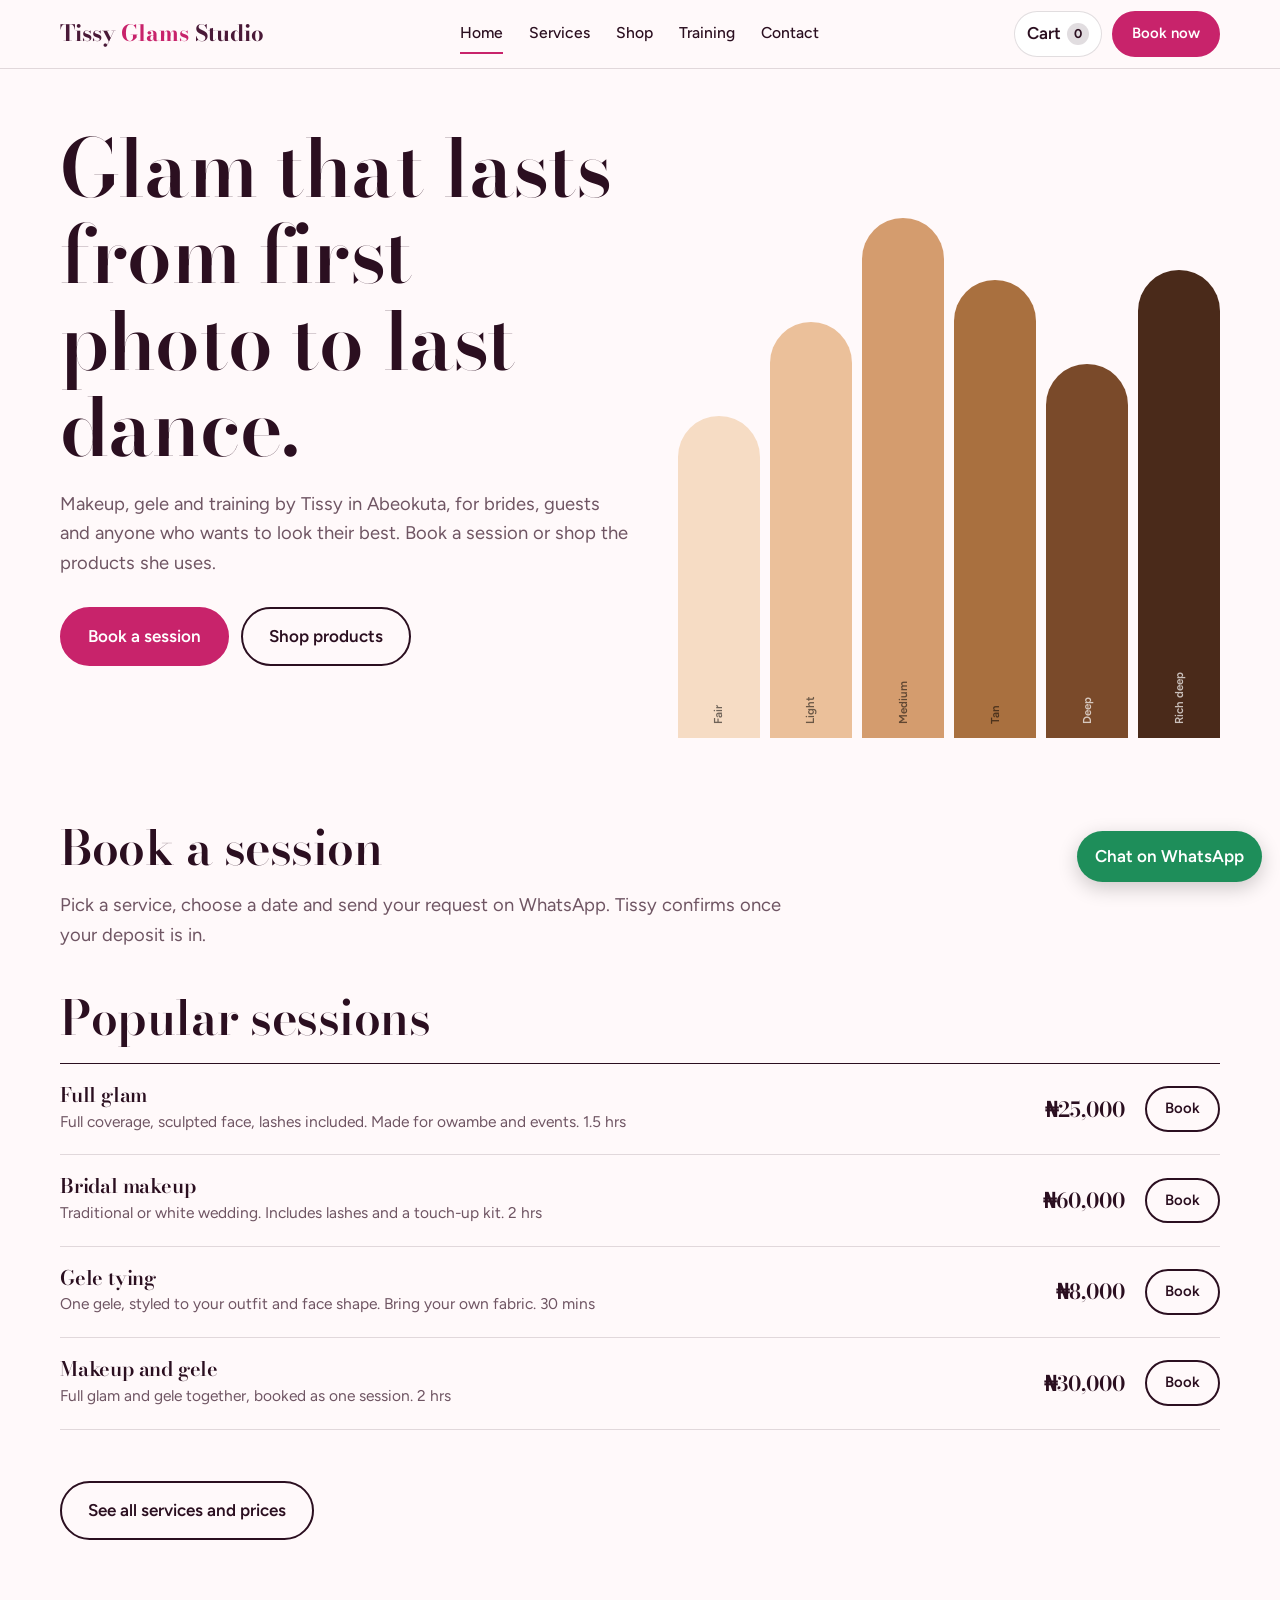
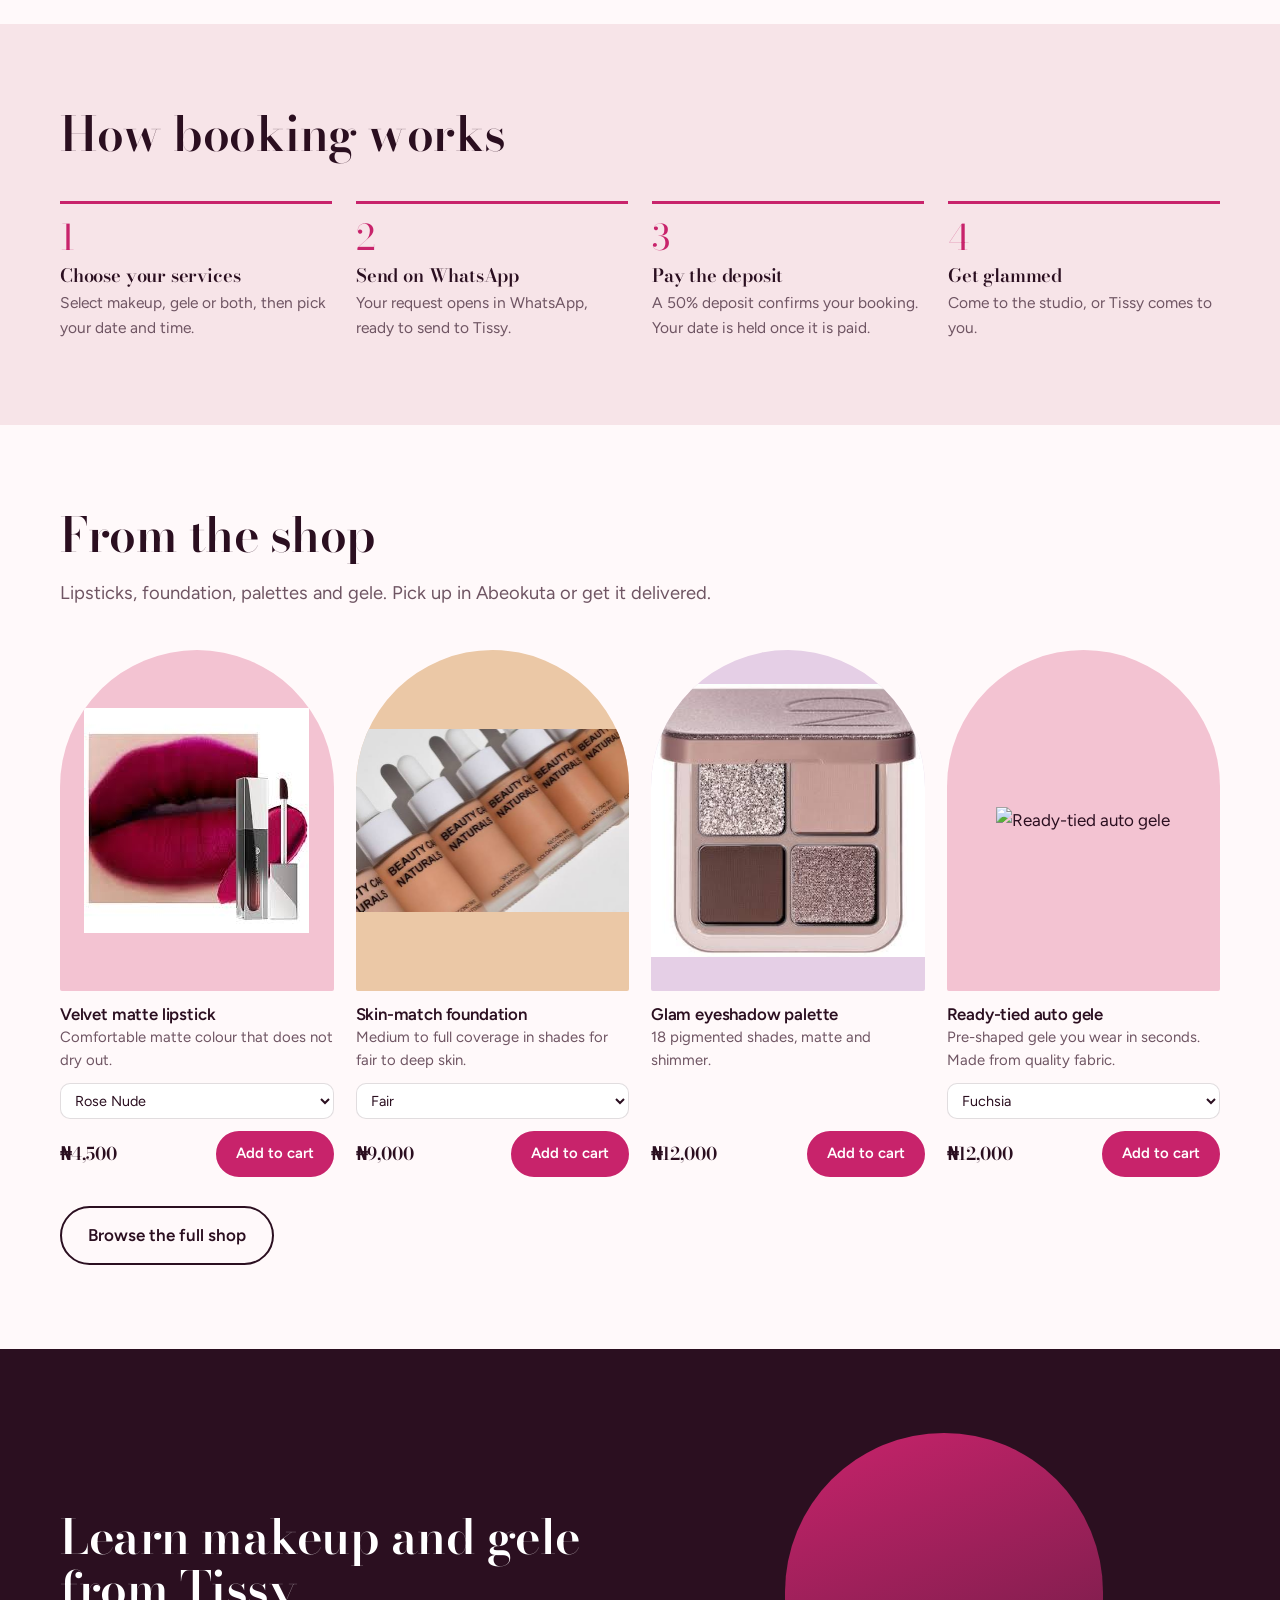
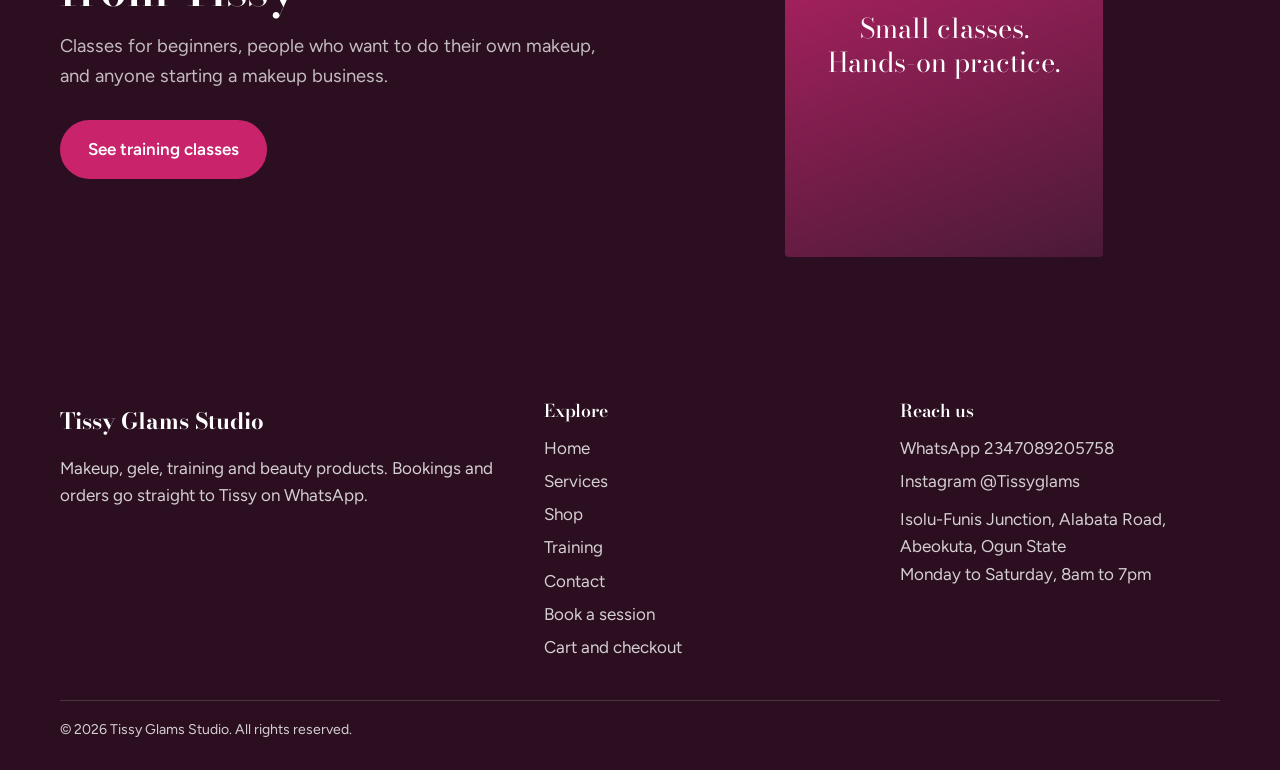
==== index.html @ c85ff31c "Initial commit: Tissy Glams Studio website" ====
<!doctype html>
<html lang="en">
<head>
<meta charset="utf-8">
<meta name="viewport" content="width=device-width,initial-scale=1">
<title>Tissy Glams Studio | Makeup, gele and beauty products</title>
<meta name="description" content="Book makeup and gele sessions, join a makeup class, or shop beauty products from Tissy Glams Studio in Abeokuta.">
<link rel="preconnect" href="https://fonts.googleapis.com"><link rel="preconnect" href="https://fonts.gstatic.com" crossorigin>
<link href="https://fonts.googleapis.com/css2?family=Bodoni+Moda:opsz,wght@6..96,500;6..96,600;6..96,700&family=Figtree:wght@400;500;600&display=swap" rel="stylesheet">
<link rel="stylesheet" href="css/style.css">
</head>
<body data-page="home">
<div id="site-header"></div>
<main>

<section class="hero"><div class="wrap hero-grid">
  <div class="hero-copy">
    <h1>Glam that lasts from first photo to last dance.</h1>
    <p class="lead">Makeup, gele and training by Tissy in Abeokuta, for brides, guests and anyone who wants to look their best. Book a session or shop the products she uses.</p>
    <div class="btn-row"><a class="btn" href="book.html">Book a session</a><a class="btn ghost" href="shop.html">Shop products</a></div>
  </div>
  <div class="shades" role="img" aria-label="A range of foundation shades from fair to deep"><div class="arch" style="background:#F6DCC4;height:62%"><small>Fair</small></div><div class="arch" style="background:#EBC09A;height:80%"><small>Light</small></div><div class="arch" style="background:#D49C6E;height:100%"><small>Medium</small></div><div class="arch" style="background:#A9703F;height:88%"><small>Tan</small></div><div class="arch deep" style="background:#7A4A2A;height:72%"><small>Deep</small></div><div class="arch deep" style="background:#4A2A1A;height:90%"><small>Rich deep</small></div></div>
</div></section>

<section><div class="wrap">
  <div class="sec-head"><h2>Book a session</h2><p class="lead">Pick a service, choose a date and send your request on WhatsApp. Tissy confirms once your deposit is in.</p></div>
  <div id="home-services"></div>
  <div class="btn-row"><a class="btn ghost" href="services.html">See all services and prices</a></div>
</div></section>

<section class="tint"><div class="wrap">
  <div class="sec-head"><h2>How booking works</h2></div>
  <ol class="steps">
    <li><h3>Choose your services</h3><p>Select makeup, gele or both, then pick your date and time.</p></li>
    <li><h3>Send on WhatsApp</h3><p>Your request opens in WhatsApp, ready to send to Tissy.</p></li>
    <li><h3>Pay the deposit</h3><p>A 50% deposit confirms your booking. Your date is held once it is paid.</p></li>
    <li><h3>Get glammed</h3><p>Come to the studio, or Tissy comes to you.</p></li>
  </ol>
</div></section>

<section><div class="wrap">
  <div class="sec-head"><h2>From the shop</h2><p class="lead">Lipsticks, foundation, palettes and gele. Pick up in Abeokuta or get it delivered.</p></div>
  <div class="grid" id="home-products"></div>
  <div class="btn-row"><a class="btn ghost" href="shop.html">Browse the full shop</a></div>
</div></section>

<section class="dark"><div class="wrap split">
  <div><h2>Learn makeup and gele from Tissy</h2><p class="lead">Classes for beginners, people who want to do their own makeup, and anyone starting a makeup business.</p><div class="btn-row"><a class="btn" href="training.html">See training classes</a></div></div>
  <div class="tall-arch" style="max-width:340px;justify-self:center"><p>Small classes. Hands-on practice.</p></div>
</div></section>

</main>
<div id="site-footer"></div>
<script src="js/data.js"></script>
<script src="js/app.js"></script>
</body>
</html>
---- css/style.css ----
:root{
  --ink:#2B0F20; --plum:#4A1A38; --fuchsia:#C8236B; --fuchsia-d:#A31A56;
  --blush:#F7E4E8; --paper:#FFF9FA; --brass:#B8863B; --muted:#6F5563;
  --line:rgba(43,15,32,.14); --ok:#1F7A4D; --err:#B3261E;
  --serif:'Bodoni Moda',Georgia,serif; --sans:'Figtree',system-ui,sans-serif;
  --wrap:1160px;
}
*{box-sizing:border-box;margin:0;padding:0}
html{scroll-behavior:smooth}
body{font-family:var(--sans);color:var(--ink);background:var(--paper);line-height:1.6;font-size:17px;-webkit-font-smoothing:antialiased}
img,svg{display:block;max-width:100%}
a{color:inherit}
.wrap{width:min(var(--wrap),100% - 32px);margin-inline:auto}
:focus-visible{outline:3px solid var(--fuchsia);outline-offset:3px;border-radius:4px}
.sr{position:absolute;left:-9999px}

/* type */
h1,h2,h3{font-family:var(--serif);font-weight:600;line-height:1.08;letter-spacing:-.01em}
h1{font-size:clamp(2.6rem,6.4vw,5rem)}
h2{font-size:clamp(1.9rem,4vw,3rem)}
h3{font-size:1.35rem}
p{max-width:62ch}
.lead{font-size:1.15rem;color:var(--muted);margin-top:1.1rem}
.muted{color:var(--muted)}

/* header */
.site-header{position:sticky;top:0;z-index:50;background:rgba(255,249,250,.92);backdrop-filter:blur(10px);border-bottom:1px solid var(--line)}
.bar{display:flex;align-items:center;justify-content:space-between;height:68px;gap:16px}
.logo{font-family:var(--serif);font-weight:700;font-size:1.4rem;text-decoration:none;color:var(--plum);white-space:nowrap}
.logo span{color:var(--fuchsia)}
.nav{display:flex;gap:26px;align-items:center}
.nav a{text-decoration:none;font-weight:500;font-size:.98rem;padding:6px 0;border-bottom:2px solid transparent}
.nav a:hover{border-color:var(--line)}
.nav a[aria-current="page"]{border-color:var(--fuchsia)}
.bar-actions{display:flex;gap:10px;align-items:center}
.cart-link{position:relative;display:inline-flex;align-items:center;gap:6px;text-decoration:none;font-weight:600;padding:8px 12px;border:1px solid var(--line);border-radius:999px;background:#fff}
.cart-link b{background:var(--fuchsia);color:#fff;border-radius:999px;min-width:22px;height:22px;display:grid;place-items:center;font-size:.8rem;padding:0 6px}
.cart-link b[data-n="0"]{background:var(--line);color:var(--ink)}
.menu-btn{display:none;background:none;border:1px solid var(--line);border-radius:10px;padding:8px 12px;font:inherit;font-weight:600;cursor:pointer}
@media(max-width:860px){
  .menu-btn{display:block}
  .nav{position:absolute;left:0;right:0;top:68px;background:var(--paper);border-bottom:1px solid var(--line);flex-direction:column;align-items:flex-start;padding:12px 16px 20px;gap:4px;display:none}
  .nav.open{display:flex}
  .nav a{padding:10px 0;width:100%}
}

/* buttons */
.btn{display:inline-flex;align-items:center;justify-content:center;gap:8px;font:inherit;font-weight:600;padding:14px 26px;border-radius:999px;border:2px solid var(--fuchsia);background:var(--fuchsia);color:#fff;text-decoration:none;cursor:pointer;transition:background .2s,transform .2s}
.btn:hover{background:var(--fuchsia-d);border-color:var(--fuchsia-d)}
.btn:active{transform:scale(.98)}
.btn.ghost{background:transparent;color:var(--ink);border-color:var(--ink)}
.btn.ghost:hover{background:var(--ink);color:#fff}
.btn.sm{padding:9px 18px;font-size:.93rem}
.btn.wa{background:#1E8E5A;border-color:#1E8E5A}
.btn.wa:hover{background:#17724A;border-color:#17724A}
.btn-row{display:flex;gap:12px;flex-wrap:wrap;margin-top:1.8rem}

/* sections */
section{padding:84px 0}
.tint{background:var(--blush)}
.dark{background:var(--ink);color:#fff}
.dark .muted,.dark .lead{color:rgba(255,255,255,.72)}
.sec-head{margin-bottom:2.6rem}
.page-hero{padding:72px 0 48px;background:var(--blush);border-bottom:1px solid var(--line)}
.page-hero h1{font-size:clamp(2.3rem,5vw,3.8rem)}

/* hero */
.hero{padding:56px 0 0;overflow:hidden}
.hero-grid{display:grid;grid-template-columns:1.05fr 1fr;gap:48px;align-items:end}
.hero h1{margin-bottom:1.2rem}
.hero-copy{padding-bottom:72px}
.shades{display:flex;gap:10px;align-items:flex-end;height:520px}
.arch{flex:1;border-radius:999px 999px 0 0;position:relative;transform:translateY(105%);animation:rise .9s cubic-bezier(.2,.8,.2,1) forwards;display:flex;align-items:flex-end;justify-content:center;padding-bottom:14px}
.arch:nth-child(1){animation-delay:.05s} .arch:nth-child(2){animation-delay:.15s}
.arch:nth-child(3){animation-delay:.25s} .arch:nth-child(4){animation-delay:.35s}
.arch:nth-child(5){animation-delay:.45s} .arch:nth-child(6){animation-delay:.55s}
.arch small{font-size:.72rem;font-weight:600;color:rgba(0,0,0,.55);writing-mode:vertical-rl;transform:rotate(180deg)}
.arch.deep small{color:rgba(255,255,255,.7)}
@keyframes rise{to{transform:none}}
@media(max-width:860px){
  .hero-grid{grid-template-columns:1fr}
  .shades{height:300px}
  .hero-copy{padding-bottom:12px}
}

/* price menu (services) */
.menu-group{margin-bottom:3.2rem}
.menu-group>h2{margin-bottom:.4rem}
.menu-list{list-style:none;margin-top:1.2rem;border-top:1px solid var(--ink)}
.menu-item{display:grid;grid-template-columns:1fr auto auto;gap:20px;align-items:center;padding:20px 0;border-bottom:1px solid var(--line)}
.menu-item h3{font-size:1.25rem}
.menu-item p{color:var(--muted);font-size:.97rem;margin-top:4px}
.price{font-family:var(--serif);font-weight:600;font-size:1.3rem;white-space:nowrap}
@media(max-width:640px){.menu-item{grid-template-columns:1fr auto}.menu-item .btn{grid-column:1/-1;justify-self:start}}

/* split features */
.split{display:grid;grid-template-columns:1fr 1fr;gap:56px;align-items:center}
@media(max-width:860px){.split{grid-template-columns:1fr;gap:32px}}
.tall-arch{aspect-ratio:3/4;border-radius:999px 999px 24px 24px;background:linear-gradient(160deg,var(--fuchsia),var(--plum));display:grid;place-items:center;color:#fff;text-align:center;padding:40px}
.tall-arch p{font-family:var(--serif);font-size:1.7rem;line-height:1.25;max-width:14ch}

/* steps (a genuine sequence) */
.steps{list-style:none;counter-reset:s;display:grid;grid-template-columns:repeat(4,1fr);gap:24px}
.steps li{counter-increment:s;border-top:3px solid var(--fuchsia);padding-top:16px}
.steps li::before{content:counter(s);font-family:var(--serif);font-size:2.2rem;color:var(--fuchsia);display:block;line-height:1}
.steps h3{margin:10px 0 6px;font-size:1.15rem}
.steps p{color:var(--muted);font-size:.97rem}
@media(max-width:860px){.steps{grid-template-columns:1fr 1fr}}
@media(max-width:480px){.steps{grid-template-columns:1fr}}

/* products */
.toolbar{display:flex;gap:12px;flex-wrap:wrap;align-items:center;margin-bottom:2rem}
.chips{display:flex;gap:8px;flex-wrap:wrap}
.chip{font:inherit;font-weight:500;font-size:.95rem;padding:8px 16px;border-radius:999px;border:1px solid var(--line);background:#fff;cursor:pointer}
.chip[aria-pressed="true"]{background:var(--ink);color:#fff;border-color:var(--ink)}
.search{margin-left:auto;font:inherit;padding:10px 16px;border-radius:999px;border:1px solid var(--line);min-width:220px;background:#fff}
@media(max-width:640px){.search{margin-left:0;width:100%}}
.grid{display:grid;grid-template-columns:repeat(auto-fill,minmax(230px,1fr));gap:28px 22px}
.product{display:flex;flex-direction:column}
.thumb{aspect-ratio:4/5;border-radius:999px 999px 14px 14px;display:grid;place-items:center;overflow:hidden}
.thumb svg{width:58%;height:auto}
.product h3{font-family:var(--sans);font-weight:600;font-size:1.05rem;margin-top:14px}
.product .desc{font-size:.93rem;color:var(--muted);margin-top:2px;flex:1}
.product .row{display:flex;align-items:center;justify-content:space-between;gap:10px;margin-top:12px}
.product select{font:inherit;font-size:.9rem;padding:7px 10px;border-radius:10px;border:1px solid var(--line);background:#fff;margin-top:10px;max-width:100%}
.empty{padding:40px 0;color:var(--muted)}

/* forms */
.form-card{background:#fff;border:1px solid var(--line);border-radius:22px;padding:32px}
.form-grid{display:grid;grid-template-columns:1fr 1fr;gap:18px}
.full{grid-column:1/-1}
@media(max-width:640px){.form-grid{grid-template-columns:1fr}.form-card{padding:22px}}
label,.legend{display:block;font-weight:600;font-size:.95rem;margin-bottom:6px}
input[type=text],input[type=tel],input[type=email],input[type=date],input[type=number],select,textarea{width:100%;font:inherit;padding:12px 14px;border-radius:12px;border:1px solid rgba(43,15,32,.3);background:#fff;color:var(--ink)}
textarea{min-height:100px;resize:vertical}
.hint{font-size:.88rem;color:var(--muted);margin-top:4px}
.err-msg{color:var(--err);font-size:.88rem;margin-top:4px;display:none}
.invalid .err-msg{display:block}
.invalid input,.invalid select,.invalid textarea{border-color:var(--err)}
fieldset{border:0}
.opts{display:grid;gap:10px}
.opt{display:flex;gap:12px;align-items:flex-start;padding:12px 14px;border:1px solid var(--line);border-radius:14px;cursor:pointer;font-weight:500;margin:0}
.opt input{margin-top:5px;accent-color:var(--fuchsia);width:18px;height:18px;flex:none}
.opt:has(input:checked){border-color:var(--fuchsia);background:#FDF0F5}
.opt small{display:block;color:var(--muted);font-weight:400}
.opt .p{margin-left:auto;font-weight:600;white-space:nowrap}

/* cart */
.checkout{display:grid;grid-template-columns:1.2fr .8fr;gap:36px;align-items:start}
@media(max-width:900px){.checkout{grid-template-columns:1fr}}
.cart-line{display:grid;grid-template-columns:72px 1fr auto;gap:16px;align-items:center;padding:16px 0;border-bottom:1px solid var(--line)}
.cart-line .thumb{border-radius:999px 999px 8px 8px;aspect-ratio:4/5}
.cart-line .thumb svg{width:60%}
.qty{display:inline-flex;align-items:center;border:1px solid var(--line);border-radius:999px;background:#fff;margin-top:6px}
.qty button{width:34px;height:34px;border:0;background:none;font-size:1.1rem;cursor:pointer;border-radius:999px}
.qty span{min-width:28px;text-align:center;font-weight:600}
.link-btn{background:none;border:0;color:var(--fuchsia);font:inherit;font-weight:600;cursor:pointer;margin-left:12px;text-decoration:underline}
.summary{position:sticky;top:90px}
.sum-row{display:flex;justify-content:space-between;padding:6px 0}
.sum-row.total{border-top:1px solid var(--ink);margin-top:8px;padding-top:14px;font-family:var(--serif);font-weight:600;font-size:1.4rem}
.bank{background:var(--blush);border-radius:14px;padding:16px;margin-top:14px;font-size:.95rem}

/* notices */
.notice{border-radius:16px;padding:18px 20px;background:#E9F6EF;color:#14563A;border:1px solid #BFE3D0;margin-top:18px}
.notice.warn{background:#FFF4E0;color:#7A4B00;border-color:#F0D6A1}

/* footer */
.site-footer{background:var(--ink);color:rgba(255,255,255,.8);padding:60px 0 28px}
.foot-grid{display:grid;grid-template-columns:1.4fr 1fr 1fr;gap:36px}
@media(max-width:700px){.foot-grid{grid-template-columns:1fr}}
.site-footer h3{color:#fff;font-size:1.1rem;margin-bottom:12px}
.site-footer a{display:block;text-decoration:none;padding:3px 0}
.site-footer a:hover{color:#fff;text-decoration:underline}
.site-footer .logo{color:#fff}
.copy{border-top:1px solid rgba(255,255,255,.15);margin-top:36px;padding-top:18px;font-size:.88rem}

.toast{position:fixed;left:50%;bottom:24px;transform:translate(-50%,30px);background:var(--ink);color:#fff;padding:12px 20px;border-radius:999px;opacity:0;pointer-events:none;transition:.3s;z-index:99;font-weight:500}
.toast.show{opacity:1;transform:translate(-50%,0)}
.float-wa{position:fixed;right:18px;bottom:18px;z-index:60;background:#1E8E5A;color:#fff;border-radius:999px;padding:12px 18px;font-weight:600;text-decoration:none;box-shadow:0 6px 20px rgba(0,0,0,.2)}
.float-wa:hover{background:#17724A}

@media(prefers-reduced-motion:reduce){
  *{animation:none!important;transition:none!important;scroll-behavior:auto!important}
  .arch{transform:none}
}
[hidden]{display:none!important}

.nav-book{display:none}
@media(max-width:560px){
  .logo{font-size:1.1rem}
  .bar-actions>.btn{display:none}
  .nav-book{display:block;font-weight:700;color:var(--fuchsia)}
  .float-wa{padding:10px 14px;font-size:.9rem;right:12px;bottom:12px}
}
.copy{max-width:none}
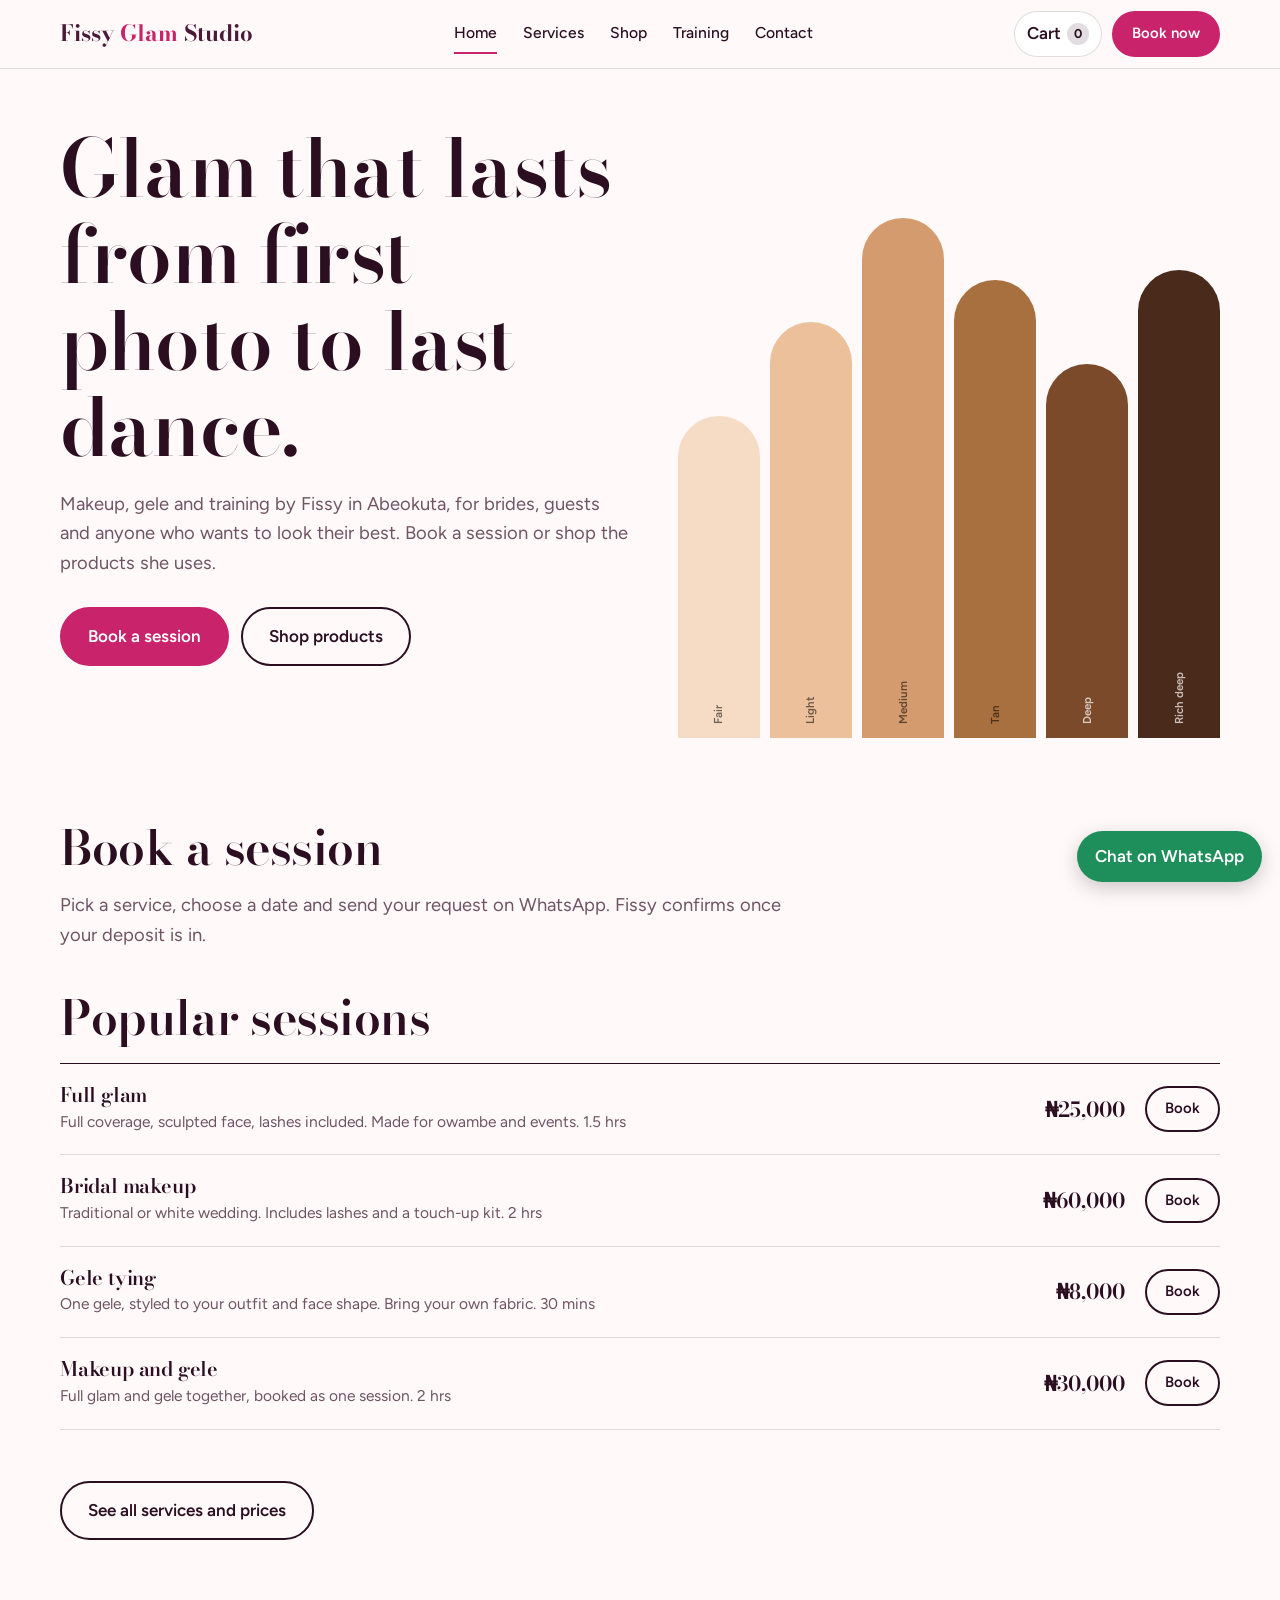
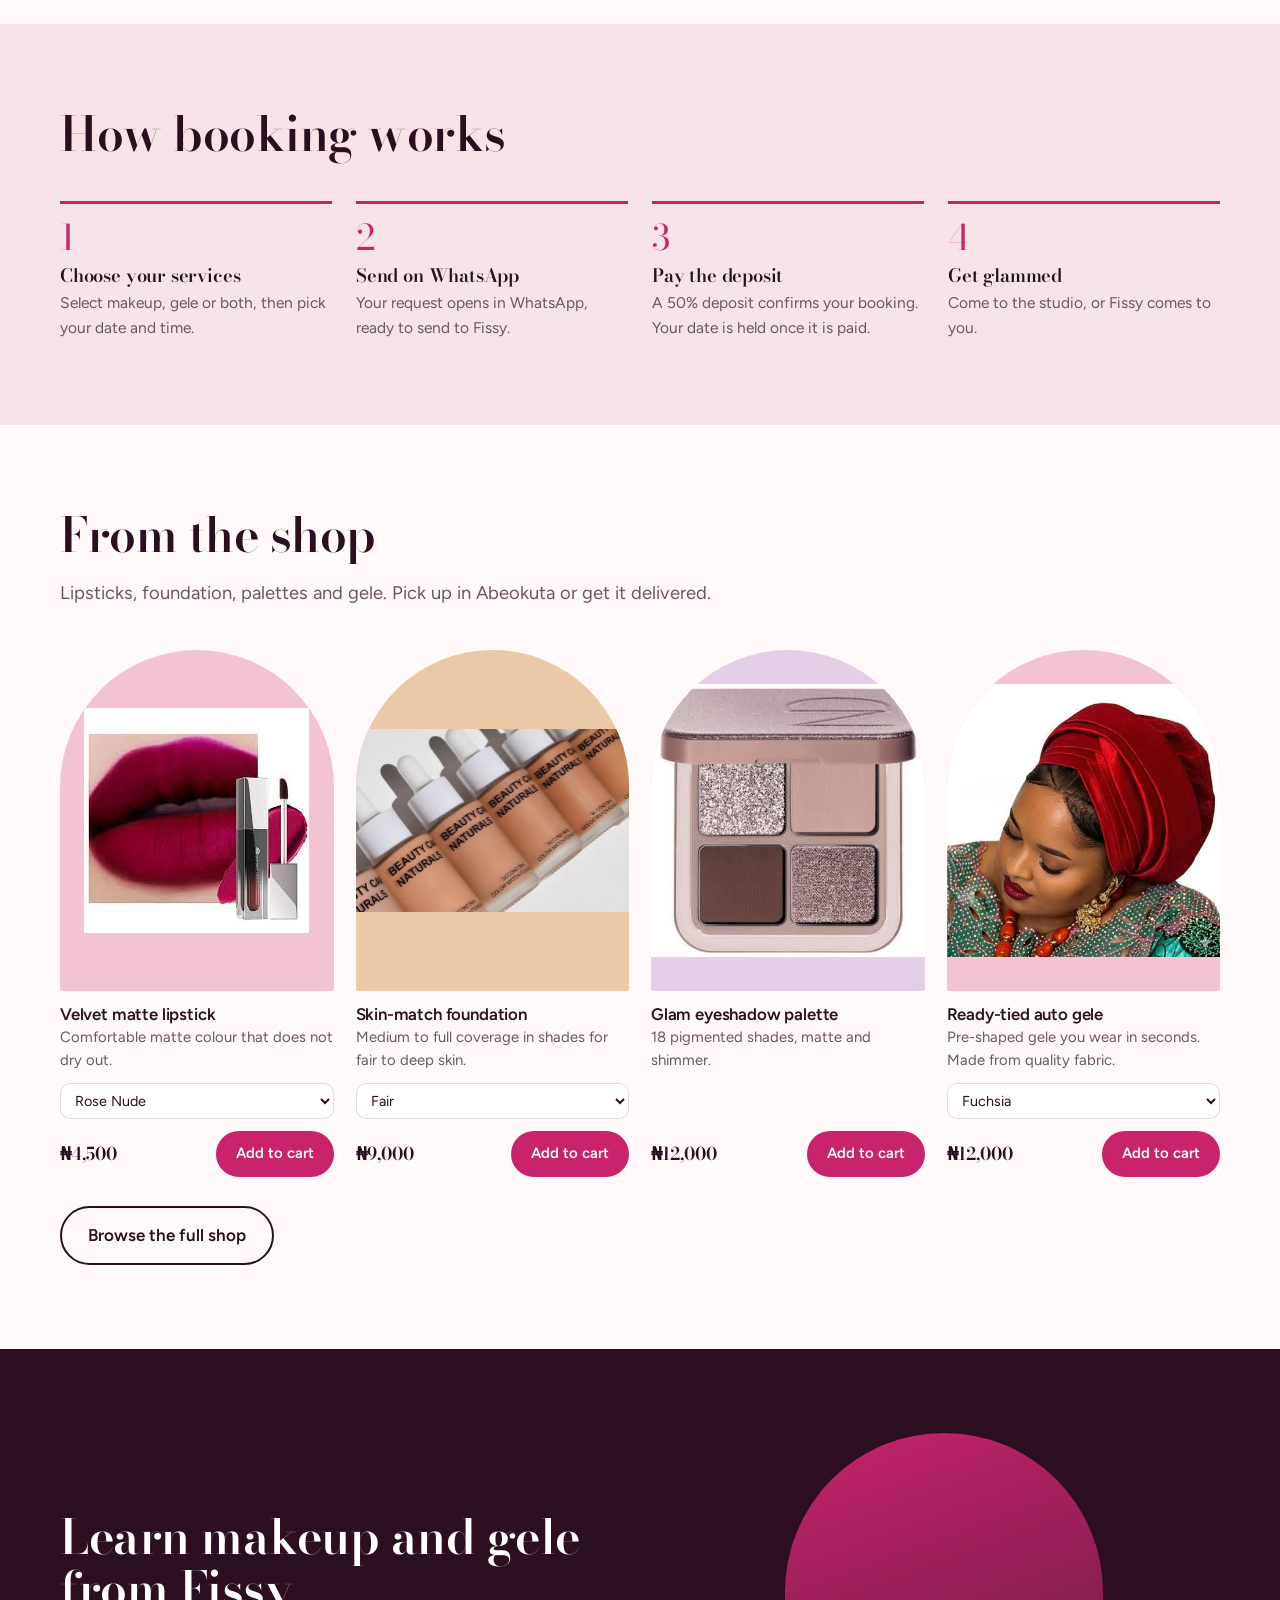
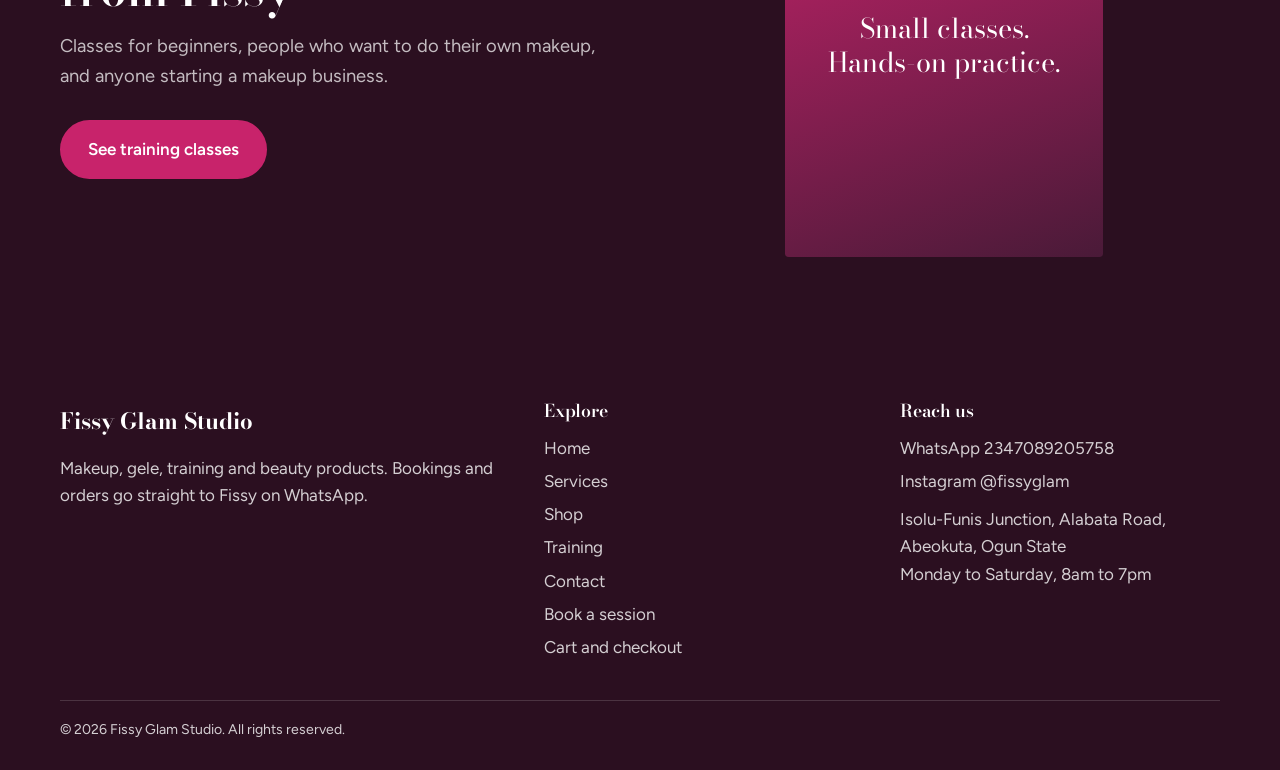
==== commit 792e12a0: "Correct brand name to Fissy Glams" ====
--- a/index.html
+++ b/index.html
@@ -3,8 +3,8 @@
 <head>
 <meta charset="utf-8">
 <meta name="viewport" content="width=device-width,initial-scale=1">
-<title>Tissy Glams Studio | Makeup, gele and beauty products</title>
-<meta name="description" content="Book makeup and gele sessions, join a makeup class, or shop beauty products from Tissy Glams Studio in Abeokuta.">
+<title>Fissy Glam Studio | Makeup, gele and beauty products</title>
+<meta name="description" content="Book makeup and gele sessions, join a makeup class, or shop beauty products from Fissy Glam Studio in Abeokuta.">
 <link rel="preconnect" href="https://fonts.googleapis.com"><link rel="preconnect" href="https://fonts.gstatic.com" crossorigin>
 <link href="https://fonts.googleapis.com/css2?family=Bodoni+Moda:opsz,wght@6..96,500;6..96,600;6..96,700&family=Figtree:wght@400;500;600&display=swap" rel="stylesheet">
 <link rel="stylesheet" href="css/style.css">
@@ -16,14 +16,14 @@
 <section class="hero"><div class="wrap hero-grid">
   <div class="hero-copy">
     <h1>Glam that lasts from first photo to last dance.</h1>
-    <p class="lead">Makeup, gele and training by Tissy in Abeokuta, for brides, guests and anyone who wants to look their best. Book a session or shop the products she uses.</p>
+    <p class="lead">Makeup, gele and training by Fissy in Abeokuta, for brides, guests and anyone who wants to look their best. Book a session or shop the products she uses.</p>
     <div class="btn-row"><a class="btn" href="book.html">Book a session</a><a class="btn ghost" href="shop.html">Shop products</a></div>
   </div>
   <div class="shades" role="img" aria-label="A range of foundation shades from fair to deep"><div class="arch" style="background:#F6DCC4;height:62%"><small>Fair</small></div><div class="arch" style="background:#EBC09A;height:80%"><small>Light</small></div><div class="arch" style="background:#D49C6E;height:100%"><small>Medium</small></div><div class="arch" style="background:#A9703F;height:88%"><small>Tan</small></div><div class="arch deep" style="background:#7A4A2A;height:72%"><small>Deep</small></div><div class="arch deep" style="background:#4A2A1A;height:90%"><small>Rich deep</small></div></div>
 </div></section>
 
 <section><div class="wrap">
-  <div class="sec-head"><h2>Book a session</h2><p class="lead">Pick a service, choose a date and send your request on WhatsApp. Tissy confirms once your deposit is in.</p></div>
+  <div class="sec-head"><h2>Book a session</h2><p class="lead">Pick a service, choose a date and send your request on WhatsApp. Fissy confirms once your deposit is in.</p></div>
   <div id="home-services"></div>
   <div class="btn-row"><a class="btn ghost" href="services.html">See all services and prices</a></div>
 </div></section>
@@ -32,9 +32,9 @@
   <div class="sec-head"><h2>How booking works</h2></div>
   <ol class="steps">
     <li><h3>Choose your services</h3><p>Select makeup, gele or both, then pick your date and time.</p></li>
-    <li><h3>Send on WhatsApp</h3><p>Your request opens in WhatsApp, ready to send to Tissy.</p></li>
+    <li><h3>Send on WhatsApp</h3><p>Your request opens in WhatsApp, ready to send to Fissy.</p></li>
     <li><h3>Pay the deposit</h3><p>A 50% deposit confirms your booking. Your date is held once it is paid.</p></li>
-    <li><h3>Get glammed</h3><p>Come to the studio, or Tissy comes to you.</p></li>
+    <li><h3>Get glammed</h3><p>Come to the studio, or Fissy comes to you.</p></li>
   </ol>
 </div></section>
 
@@ -45,7 +45,7 @@
 </div></section>
 
 <section class="dark"><div class="wrap split">
-  <div><h2>Learn makeup and gele from Tissy</h2><p class="lead">Classes for beginners, people who want to do their own makeup, and anyone starting a makeup business.</p><div class="btn-row"><a class="btn" href="training.html">See training classes</a></div></div>
+  <div><h2>Learn makeup and gele from Fissy</h2><p class="lead">Classes for beginners, people who want to do their own makeup, and anyone starting a makeup business.</p><div class="btn-row"><a class="btn" href="training.html">See training classes</a></div></div>
   <div class="tall-arch" style="max-width:340px;justify-self:center"><p>Small classes. Hands-on practice.</p></div>
 </div></section>
 
